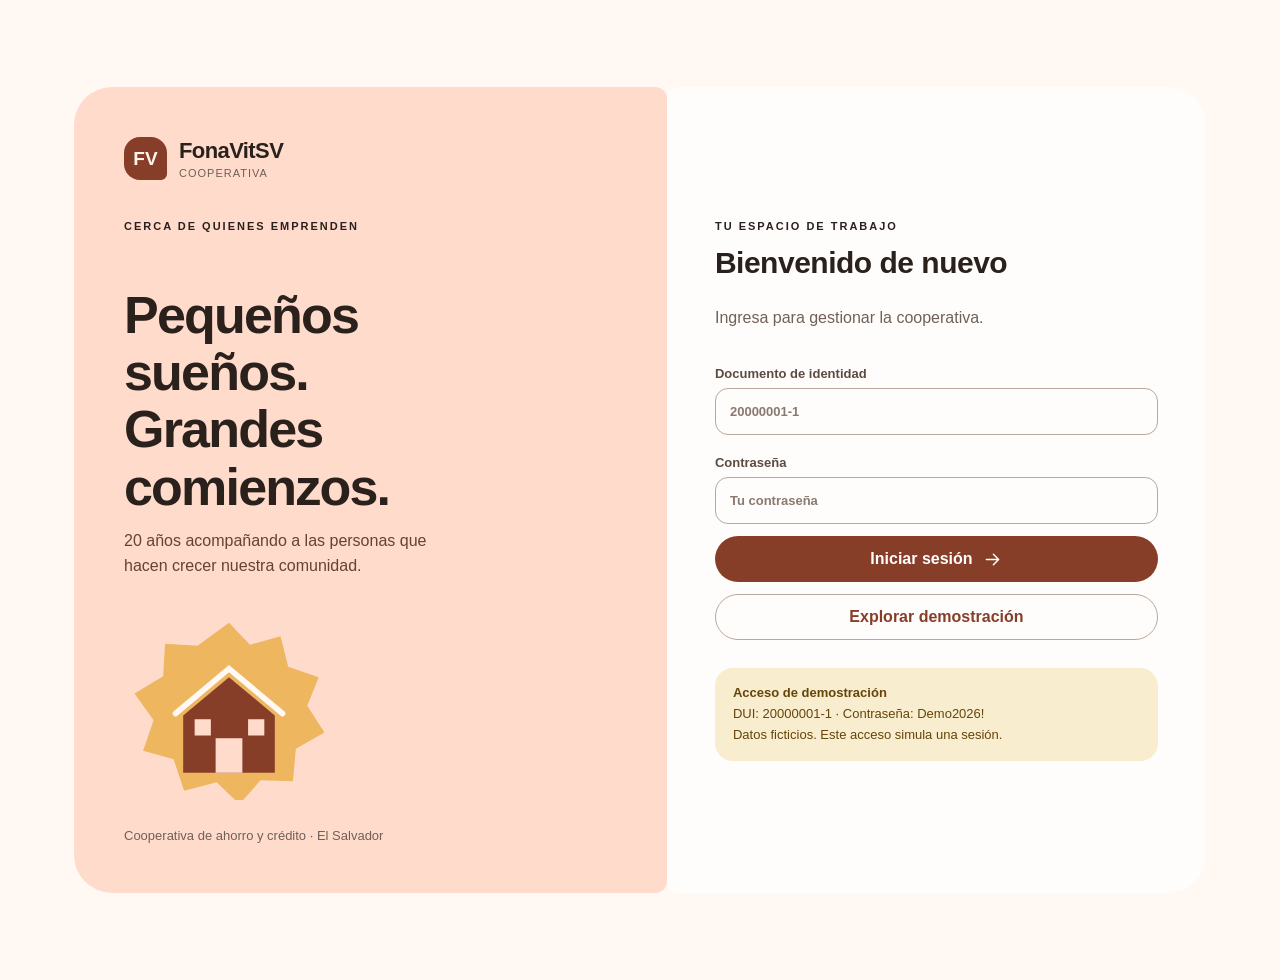
==== Prototipo/index.html @ 2453571a "first commit" ====
<!doctype html>
<html lang="es">
<head><meta charset="utf-8"><meta name="viewport" content="width=device-width,initial-scale=1"><meta name="theme-color" content="#873E29"><title>FonaVitSV · Cooperativa</title><link rel="stylesheet" href="estilos.css"><script src="datos.js" defer></script><script src="app.js" defer></script></head>
<body><a class="skip" href="#main">Saltar al contenido</a><div id="app"></div><dialog id="dialog"><div id="dialog-content"></div></dialog><div id="toast" role="status" aria-live="polite"></div></body>
</html>
---- Prototipo/estilos.css ----
:root{--primary:#873e29;--on-primary:#fff;--primary-container:#ffdbcc;--surface:#fff8f3;--container:#f6ebe3;--ink:#2b211c;--muted:#706057;--outline:#b9a79b;--jade:#245c4e;--amber:#ffe3a3;--error:#a52b24;font-family:'Segoe UI',Arial,sans-serif;color:var(--ink);background:var(--surface);font-synthesis:none}
*{box-sizing:border-box}body{margin:0}button,input,select{font:inherit}button,a,input,select{ -webkit-tap-highlight-color:transparent}button,a{touch-action:manipulation}button{cursor:pointer;border:0}button:disabled{opacity:.6;cursor:wait}button:focus-visible,a:focus-visible,input:focus-visible,select:focus-visible{outline:3px solid var(--jade);outline-offset:3px}a{color:var(--primary)}.skip{position:fixed;top:-60px;background:#fff;padding:12px;z-index:20}.skip:focus{top:8px}h1,h2,h3,p{margin-top:0}h1{font-size:clamp(30px,3.5vw,46px);font-weight:650;letter-spacing:-1.8px;line-height:1.1;margin-bottom:12px}h2{font-size:23px;letter-spacing:-.5px}h3{font-size:18px}p{line-height:1.6}.muted,small{color:var(--muted)}small{font-size:13px}.eyebrow{text-transform:uppercase;font-size:11px;letter-spacing:2px;font-weight:700;margin-bottom:14px}.btn{display:inline-flex;align-items:center;justify-content:center;gap:9px;min-height:46px;padding:12px 22px;border-radius:28px;background:var(--primary);color:white;font-weight:600;text-decoration:none;transition:transform .16s,border-radius .16s}.btn:hover{border-radius:16px;transform:translateY(-1px)}.btn.secondary{background:var(--primary-container);color:#542413}.btn.ghost{background:transparent;color:var(--primary);border:1px solid var(--outline)}.btn.small{min-height:38px;padding:8px 14px;font-size:13px}.icon{width:21px;height:21px;display:inline-block;vertical-align:middle;fill:none;stroke:currentColor;stroke-width:1.7;stroke-linecap:round;stroke-linejoin:round;flex-shrink:0}.brand{display:flex;align-items:center;gap:12px;text-decoration:none;color:var(--ink)}.brand b{font-size:22px;letter-spacing:-.6px}.brand small{display:block;font-size:11px;letter-spacing:1px;margin-top:3px}.logo{height:43px;width:43px;display:grid;place-items:center;background:var(--primary);color:#fff2e9;border-radius:16px 16px 6px 16px;font-weight:750;font-size:19px}.sidebar{position:fixed;inset:0 auto 0 0;width:238px;padding:32px 20px;background:#f5e9df;border-right:1px solid #ebddd1;display:flex;flex-direction:column}.sidebar nav{display:grid;gap:7px;margin-top:45px}.nav-link{display:flex;align-items:center;gap:14px;padding:15px 18px;border-radius:28px;color:var(--muted);font-weight:600;text-decoration:none;font-size:14px}.nav-link:hover{background:#ecddd1}.nav-link.active{background:var(--primary-container);color:#542413}.sidebar-bottom{margin-top:auto;padding:20px 12px 0}.sidebar-bottom p{font-size:12px}.workspace{margin-left:238px;padding:0 40px 40px;max-width:1700px}.topbar{height:89px;display:flex;align-items:center;justify-content:space-between;border-bottom:1px solid #e9dbd1;margin-bottom:34px}.topbar small{letter-spacing:.4px}.user{display:flex;align-items:center;gap:12px}.avatar{display:grid;place-items:center;border-radius:50%;background:var(--amber);width:40px;height:40px;color:#654509;font-weight:650}.user .btn{min-height:35px}.page-head{display:flex;justify-content:space-between;align-items:center;gap:20px;margin-bottom:26px}.page-head p{margin:0;color:var(--muted);font-size:14px}.hero{position:relative;overflow:hidden;background:var(--primary-container);border-radius:32px;padding:33px 38px;display:flex;align-items:center;justify-content:space-between;margin-bottom:24px;min-height:214px}.hero h2{font-size:32px;max-width:470px;line-height:1.15;letter-spacing:-1px}.hero p{max-width:460px;margin-bottom:20px;color:#674333}.hero-art{width:175px;flex-shrink:0;color:var(--primary);transform:rotate(-8deg);margin-right:30px}.hero-art svg{width:100%}.metrics{display:grid;grid-template-columns:repeat(4,minmax(0,1fr));gap:14px;margin-bottom:30px}.metric{border-radius:25px;padding:23px;background:var(--container)}.metric:nth-child(2){background:#f6e7bc}.metric:nth-child(3){background:#e1ebe0}.metric:nth-child(4){background:#f4dfd4}.metric .label{font-size:13px;color:#635248;display:flex;gap:9px;align-items:center}.metric strong{display:block;font-size:28px;letter-spacing:-1px;margin:15px 0 6px;font-weight:650}.metric small{font-size:11px}.section-head{display:flex;align-items:center;justify-content:space-between;gap:12px;margin:20px 0}.section-head h2{margin:0}.actions-grid{display:grid;grid-template-columns:repeat(4,1fr);gap:14px}.action-card{text-align:left;border-radius:24px;padding:22px;background:#fff;border:1px solid #e6d8cc;color:var(--ink);transition:background .15s}.action-card:hover{background:#f8e9df}.action-card .symbol{height:43px;width:43px;border-radius:15px;background:var(--primary-container);display:grid;place-items:center;color:var(--primary);margin-bottom:20px}.action-card:nth-child(2) .symbol{background:var(--amber)}.action-card:nth-child(3) .symbol{background:#e1ebe0;color:var(--jade)}.action-card b{display:block;font-size:16px;margin-bottom:7px}.action-card small{font-size:12px}.panel{background:#fffdfb;border:1px solid #e7dace;border-radius:26px;padding:24px;margin-top:24px}.toolbar{display:flex;gap:12px;flex-wrap:wrap;align-items:center;margin-bottom:20px}.search{max-width:370px;width:100%}.toolbar .count{margin-left:auto;color:var(--muted);font-size:13px}.table-wrap{overflow-x:auto}table{width:100%;border-collapse:collapse;text-align:left;font-size:13px}th{font-size:11px;text-transform:uppercase;letter-spacing:1px;color:var(--muted);font-weight:600;padding:14px 12px;border-bottom:1px solid #e6d8cd}td{padding:16px 12px;border-bottom:1px solid #eee4dc;line-height:1.5}tr:last-child td{border-bottom:0}td b{font-weight:600}td small{display:block;font-size:11px}.right{text-align:right}.positive{color:var(--jade);font-weight:600}.negative{color:var(--error);font-weight:600}.pill{display:inline-block;border-radius:18px;padding:5px 10px;font-size:11px;background:#e4eee1;color:#244b39;white-space:nowrap}.pill.warn{background:#ffddd4;color:#862f22}.pill.neutral{background:#eee7e1;color:#62544b}.loan-grid{display:grid;grid-template-columns:repeat(3,1fr);gap:18px}.loan{border-radius:26px;background:#fffdfb;border:1px solid #e7dace;padding:24px}.loan .row{display:flex;justify-content:space-between;gap:12px;margin-bottom:20px}.loan h3{margin-bottom:6px}.loan .amount{font-size:28px;font-weight:650;letter-spacing:-1px;margin-bottom:18px}.loan dl{display:grid;grid-template-columns:1fr 1fr;gap:10px;font-size:13px}.loan dd{margin:5px 0 0;font-weight:650}.loan dt{color:var(--muted)}.chip{border-radius:24px;padding:10px 18px;min-height:42px;color:var(--muted);border:1px solid #c5b2a4;background:transparent}.chip.active{background:var(--primary-container);color:#542413;border-color:transparent}.notice{background:#f8edce;border-radius:18px;padding:15px 18px;color:#654509;font-size:13px;line-height:1.6}.footer-note{font-size:11px;color:var(--muted);text-align:center;margin:34px 0 0}.login{max-width:1180px;margin:7vh auto;display:grid;grid-template-columns:1.1fr 1fr;min-height:650px;padding:24px}.login-story{background:var(--primary-container);padding:50px;border-radius:38px 12px 12px 38px;display:flex;flex-direction:column;justify-content:space-between;overflow:hidden}.login-story h1{font-size:52px;max-width:420px;margin-top:55px}.login-story p{max-width:340px;color:#654232}.login-art{margin:24px 0;color:var(--primary);width:210px}.login-form{background:#fffdfb;border-radius:12px 38px 38px 12px;padding:68px 48px;display:flex;flex-direction:column;justify-content:center}.login-form h2{font-size:30px}.login-form .btn{width:100%;margin-top:12px}.login-form label{margin-top:20px}.login-form .notice{margin-top:28px}label{display:block;font-size:13px;font-weight:600;color:#5d4b42}input,select{display:block;width:100%;border:1px solid var(--outline);border-radius:13px;background:#fffdfb;color:var(--ink);padding:13px 14px;min-height:47px;margin-top:7px}input[readonly]{background:#f2eae2;color:#706057}input::placeholder{color:#897970}dialog{border:0;padding:0;border-radius:28px;width:min(740px,calc(100% - 28px));max-height:90vh;box-shadow:0 24px 90px #39201944;color:var(--ink);background:var(--surface)}dialog::backdrop{background:#2c211c80;backdrop-filter:blur(3px)}.dialog-head{padding:28px 30px 16px;display:flex;justify-content:space-between;gap:18px;align-items:center}.dialog-head h2{margin:0;font-size:26px}.close{width:40px;height:40px;border-radius:50%;background:var(--container);font-size:24px;color:var(--ink)}.dialog-body{padding:4px 30px 28px}.form-grid{display:grid;grid-template-columns:1fr 1fr;gap:18px}.full{grid-column:1/-1}.form-actions{display:flex;justify-content:flex-end;gap:10px;margin-top:24px}.error{color:var(--error);background:#ffdad5;border-radius:12px;padding:12px;margin:16px 0 0;font-size:13px}.error:empty{display:none}.detail-header{display:flex;justify-content:space-between;gap:16px;margin-bottom:20px}.empty{padding:35px;text-align:center;color:var(--muted)}#toast{position:fixed;bottom:25px;left:50%;transform:translateX(-50%);background:#30251e;color:#fff;padding:15px 24px;border-radius:18px;box-shadow:0 6px 30px #0002;max-width:90%;z-index:40;display:none}#toast.show{display:block}.settings{max-width:700px}.settings p{font-size:14px}.account-card{padding:15px;background:var(--container);border-radius:15px;margin-bottom:12px;display:flex;align-items:center;justify-content:space-between}.desktop-date{display:block}.mobile-brand{display:none}
@media(min-width:1500px){.workspace{padding-left:60px;padding-right:60px}.hero{min-height:250px}}
@media(max-width:1100px){.sidebar{width:195px;padding:25px 12px}.brand b{font-size:19px}.workspace{margin-left:195px;padding:0 24px 30px}.metrics{grid-template-columns:repeat(2,1fr)}.loan-grid{grid-template-columns:repeat(2,1fr)}.actions-grid{grid-template-columns:repeat(2,1fr)}.hero-art{width:125px;margin-right:0}}
@media(max-width:720px){.sidebar{position:sticky;top:0;width:100%;height:auto;z-index:5;display:block;padding:9px 10px;background:#f5e9dff5;backdrop-filter:blur(10px);border-bottom:1px solid #dfcfc0}.sidebar>.brand,.sidebar-bottom{display:none}.sidebar nav{display:flex;overflow-x:auto;gap:4px;margin:0}.nav-link{flex-direction:column;gap:4px;padding:8px 12px;min-width:66px;font-size:10px;border-radius:16px}.nav-link .icon{width:19px;height:19px}.workspace{margin:0;padding:0 18px 25px}.topbar{height:75px;margin-bottom:25px}.desktop-date{display:none}.mobile-brand{display:flex}.mobile-brand b{font-size:18px}.mobile-brand .logo{width:32px;height:32px;font-size:14px;border-radius:10px}.topbar .user>div:not(.avatar){display:none}.user{gap:6px}.user .avatar{width:30px;height:30px;font-size:12px}.user .btn{padding:8px;font-size:11px}.page-head{align-items:flex-start}.page-head .btn{font-size:12px;padding:10px 14px;flex-shrink:0}h1{font-size:32px}.hero{padding:26px;border-radius:28px}.hero h2{font-size:28px}.hero-art{display:none}.metrics{gap:10px}.metric{padding:18px;border-radius:22px}.metric strong{font-size:25px}.metric .label{font-size:11px;gap:5px}.metric .icon{width:17px;height:17px}.actions-grid{gap:10px}.action-card{padding:18px}.loan-grid{grid-template-columns:1fr}.panel{padding:16px;margin-top:18px}.section-head h2{font-size:21px}.login{display:block;margin:0;padding:14px}.login-story{padding:30px;border-radius:28px}.login-story h1{font-size:38px;margin-top:28px;max-width:330px}.login-art{display:none}.login-story p{margin-bottom:0}.login-form{padding:30px 20px;border-radius:28px;margin-top:12px}.login-form h2{font-size:25px}.form-grid{grid-template-columns:1fr}.full{grid-column:auto}.dialog-head{padding:24px 20px 15px}.dialog-body{padding:0 20px 24px}.dialog-head h2{font-size:23px}.form-actions .btn{padding:11px 18px}.toolbar .count{margin-left:0}.detail-header{display:block}.detail-header .btn{margin-top:10px}}
@media(prefers-reduced-motion:reduce){*{transition:none!important;scroll-behavior:auto!important}}

.detail-header{align-items:flex-start}.detail-header>.btn{flex-shrink:0}
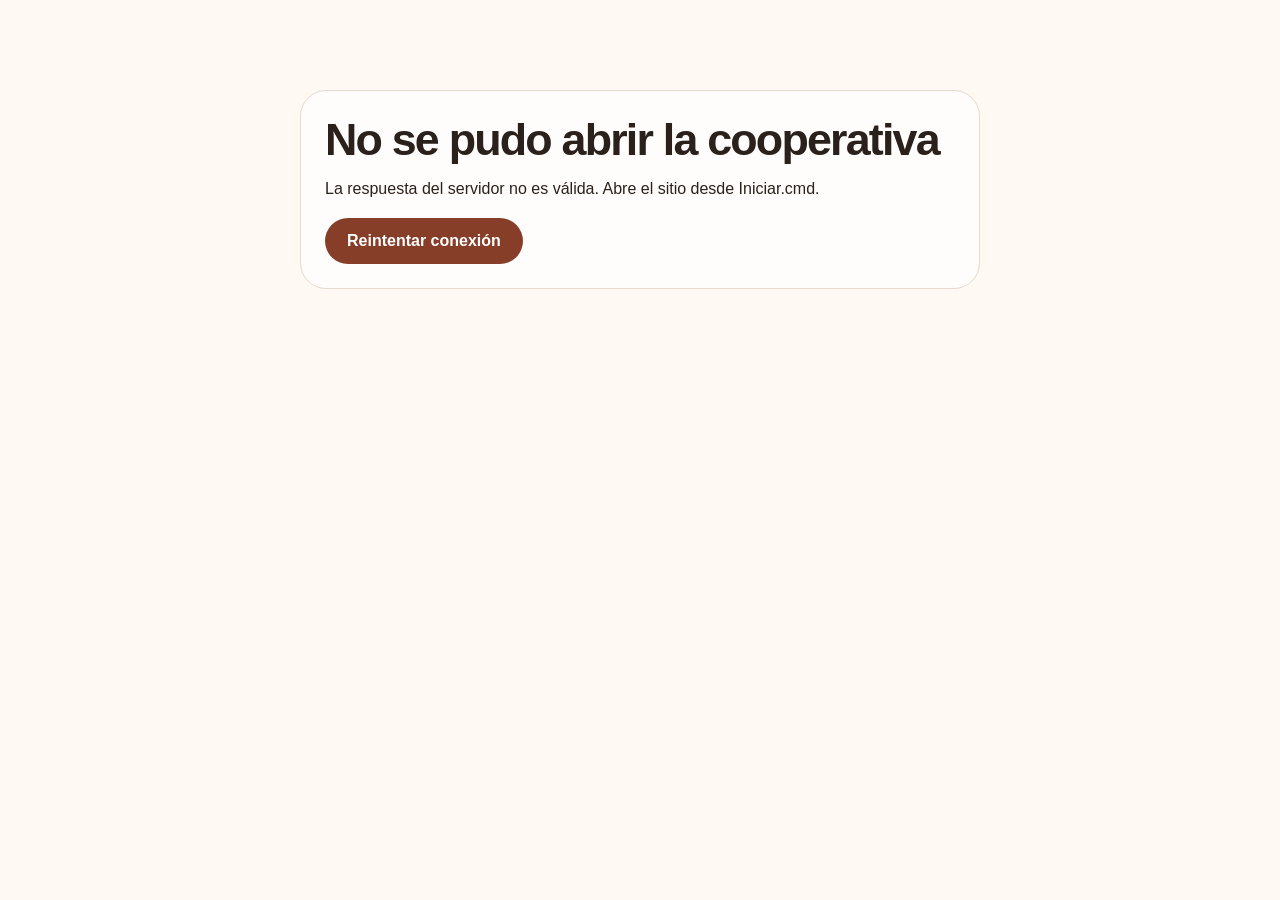
==== commit 0aaad6f2: "feat: Now it actually works!" ====
--- a/Prototipo/index.html
+++ b/Prototipo/index.html
@@ -1,5 +1,5 @@
 <!doctype html>
 <html lang="es">
-<head><meta charset="utf-8"><meta name="viewport" content="width=device-width,initial-scale=1"><meta name="theme-color" content="#873E29"><title>FonaVitSV · Cooperativa</title><link rel="stylesheet" href="estilos.css"><script src="datos.js" defer></script><script src="app.js" defer></script></head>
+<head><meta charset="utf-8"><meta name="viewport" content="width=device-width,initial-scale=1"><meta name="theme-color" content="#873E29"><title>FonaVitSV · Cooperativa</title><link rel="stylesheet" href="estilos.css"><script src="app.js" defer></script></head>
 <body><a class="skip" href="#main">Saltar al contenido</a><div id="app"></div><dialog id="dialog"><div id="dialog-content"></div></dialog><div id="toast" role="status" aria-live="polite"></div></body>
 </html>
